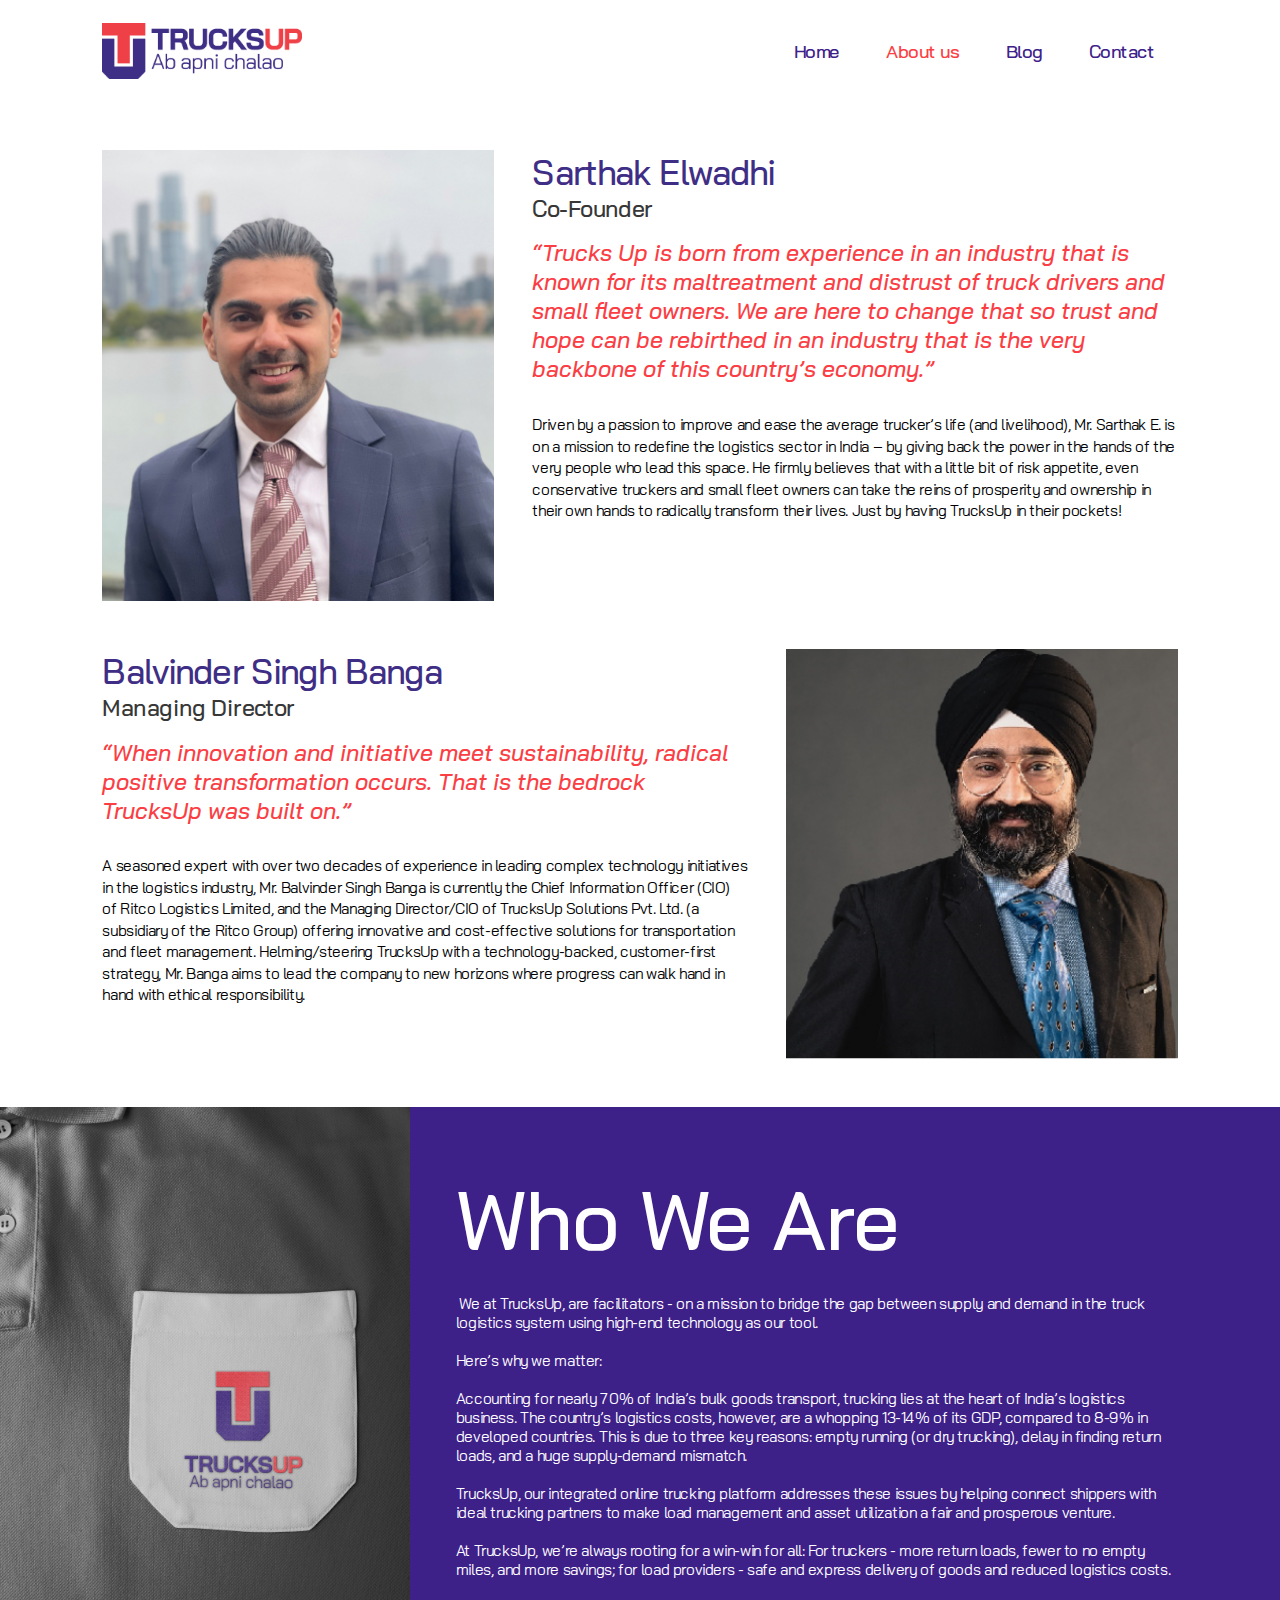
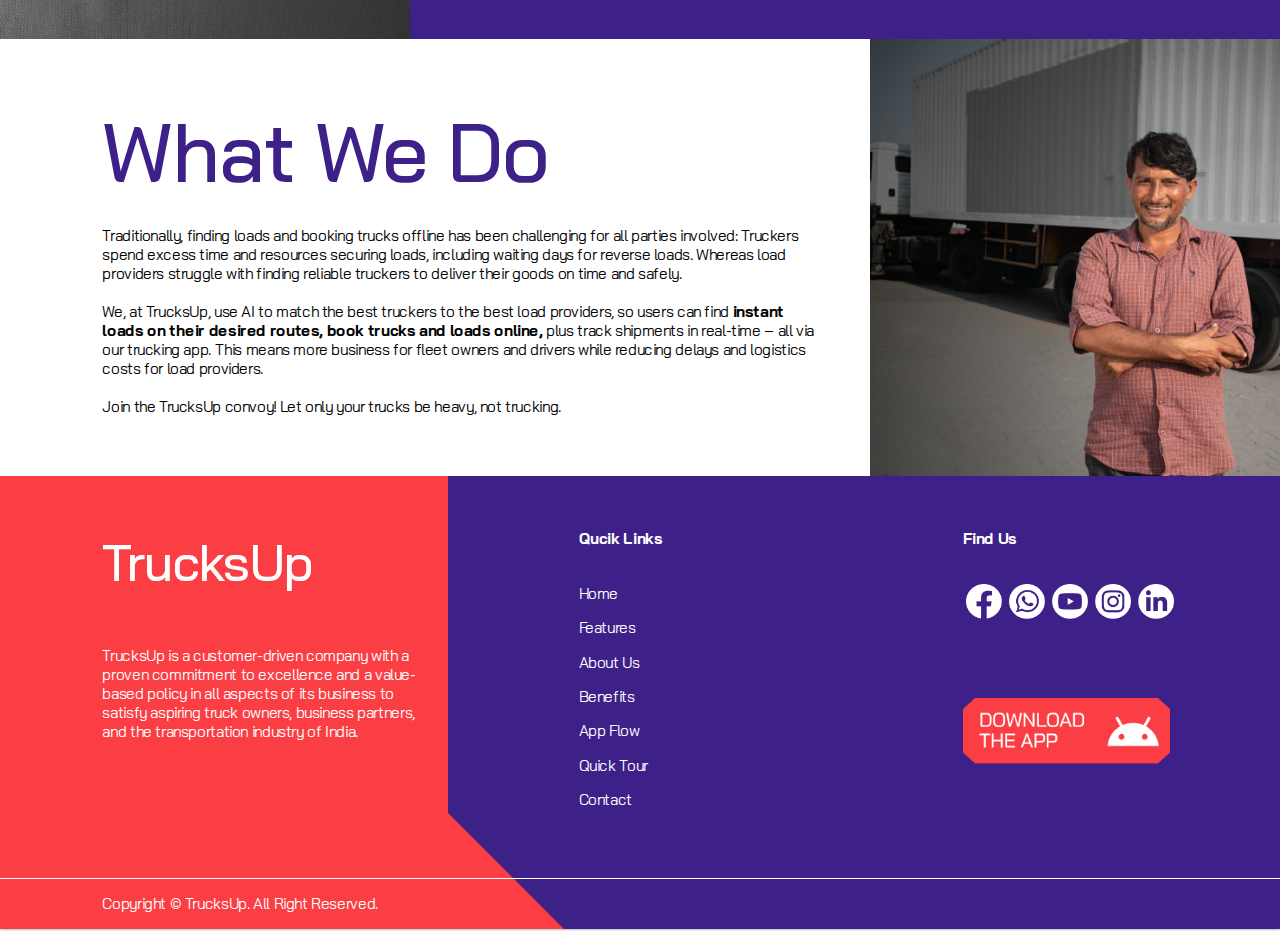
==== about.html @ 09d6ae2f "Add files via upload" ====
<!DOCTYPE html>
<html>
<head>
	<meta charset="utf-8">
	<meta http-equiv="X-UA-Compatible" content="IE=edge">
	<meta name="viewport" content="width=device-width, initial-scale=1">
	<title>TruckUP</title>
	<link rel="preconnect" href="https://fonts.googleapis.com">
	<link rel="preconnect" href="https://fonts.gstatic.com" crossorigin>
	<link href="https://fonts.googleapis.com/css2?family=Bai+Jamjuree:wght@400;500;600;700&display=swap" rel="stylesheet">
	<link rel="stylesheet" href="css/style.css">
</head>
<body>
<header class="header-fixed">
	<div class="container">
		<div class="header-row flex alignCenter spaceBetween">
			<div class="logowrapper">
				<a class="logo"><img src="images/logo.png" alt="TruckUP logo"></a>
			</div>
			<div class="navigationwrapper">
				<ul>
					<li><a href="#">Home</a></li>
					<li class="active"><a href="#">About us</a></li>
					<li><a href="#">Blog</a></li>
					<li><a href="#">Contact</a></li>
				</ul>
			</div>
		</div>
	</div>
</header>

<!-- Start Team Member -->
	<div class="teammembersec">
		<div class="container">
			<!-- Sarthak Elwadhi -->
			<div class="flex teamboxes">
				<div class="col-4">
					<div class="teamimage">
						<img src="images/sarthak-elwadhi.jpg" alt="Sarthak Elwadhi">
					</div>
				</div>
				<div class="col-6">
					<div class="teamContent">
						<h4>Sarthak Elwadhi</h4>
						<h6>Co-Founder</h6>
						<h5>“Trucks Up is born from experience in an industry that is known for its maltreatment and distrust of truck drivers and small fleet owners. We are here to change that so trust and hope can be rebirthed in an industry that is the very backbone of this country’s economy.”</h5>
						<p>Driven by a passion to improve and ease the average trucker’s life (and livelihood), Mr. Sarthak E. is on a mission to redefine the logistics sector in India – by giving back the power in the hands of the very people who lead this space. He firmly believes that with a little bit of risk appetite, even conservative truckers and small fleet owners can take the reins of prosperity and ownership in their own hands to radically transform their lives. Just by having TrucksUp in their pockets!</p>
					</div>
				</div>
			</div>
			<!-- Balvinder Singh Banga -->
			<div class="flex teamboxes">
				<div class="col-4">
					<div class="teamimage">
						<img src="images/Balvinder-singh.jpg" alt="Balvinder Singh Banga">
					</div>
				</div>
				<div class="col-6">
					<div class="teamContent">
						<h4>Balvinder Singh Banga</h4>
						<h6>Managing Director</h6>
						<h5>“When innovation and initiative meet sustainability, radical positive transformation occurs. That is the bedrock TrucksUp was built on.”</h5>
						<p>A seasoned expert with over two decades of experience in leading complex technology initiatives in the logistics industry, Mr. Balvinder Singh Banga is currently the Chief Information Officer (CIO) of Ritco Logistics Limited, and the Managing Director/CIO of TrucksUp Solutions Pvt. Ltd. (a subsidiary of the Ritco Group) offering innovative and cost-effective solutions for transportation and fleet management. Helming/steering TrucksUp with a technology-backed, customer-first strategy, Mr. Banga aims to lead the company to new horizons where progress can walk hand in hand with ethical responsibility.</p>
					</div>
				</div>
			</div>
		</div>
	</div>
<!-- End Team Member -->


<!-- Start Who We Are -->
	<div class="whowearesec primaryBG poR pd60">
		<div class="container">
			<div class="flex">
				<div class="col-3"></div>
				<div class="col-7">					
					<div class="whoweareContent">
						<h2 class="whiteText mb30">Who We Are</h2>
						<p class="whiteText"> We at TrucksUp, are facilitators - on a mission to bridge the gap between supply and demand in the truck logistics system using high-end technology as our tool. <br><br>
						Here’s why we matter: <br><br>
						Accounting for nearly 70% of India’s bulk goods transport, trucking lies at the heart of India’s logistics business. The country’s logistics costs, however, are a whopping 13-14% of its GDP, compared to 8-9% in developed countries. This is due to three key reasons: empty running (or dry trucking), delay in finding return loads, and a huge supply-demand mismatch. <br><br>
						TrucksUp, our integrated online trucking platform addresses these issues by helping connect shippers with ideal trucking partners to make load management and asset utilization a fair and prosperous venture. <br><br>
						At TrucksUp, we’re always rooting for a win-win for all: For truckers - more return loads, fewer to no empty miles, and more savings; for load providers - safe and express delivery of goods and reduced logistics costs.</p>
					</div>
				</div>
			</div>
		</div>
		<div class="bgcolthird bgProperty" style="background-image: url(images/whoerare.jpg);"></div>
	</div>
<!-- End Who We Are -->

<!-- Start What We Do -->
	<div class="whatwedosec poR pd60">
		<div class="container">
			<div class="flex">
				<div class="col-7">					
					<div class="whatwedoContent">
						<h2 class="secondaryColor mb30">What We Do</h2>
						<p>Traditionally, finding loads and booking trucks offline has been challenging for all parties involved: Truckers spend excess time and resources securing loads, including waiting days for reverse loads. Whereas load providers struggle with finding reliable truckers to deliver their goods on time and safely. <br><br>
						We, at TrucksUp, use AI to match the best truckers to the best load providers, so users can find <strong>instant loads on their desired routes, book trucks and loads online, </strong>plus track shipments in real-time – all via our trucking app. This means more business for fleet owners and drivers while reducing delays and logistics costs for load providers.  <br><br>
						Join the TrucksUp convoy! Let only your trucks be heavy, not trucking. </p>
					</div>
				</div>
				<div class="col-3"></div>
			</div>
		</div>
		<div class="bgcolthird bgProperty" style="background-image: url(images/whatwedo.jpg);"></div>
	</div>
<!-- End What We Do -->


<!-- Start Footer -->
<footer class="sitefooter">
	<div class="container">
		<div class="footerrow">
			<div class="flex">
				<div class="col-3">
					<div class="footercontent">
						<h3 class="mgB52 whiteText">TrucksUp</h3>
						<p class="whiteText">TrucksUp is a customer-driven company with a proven commitment to excellence and a value-based policy in all aspects of its business to satisfy aspiring truck owners, business partners, and the transportation industry of India.</p>
					</div>
				</div>
				<div class="col-5">
					<div class="footerlink">
						<h4>Qucik Links</h4>
						<ul>
							<li><a href="">Home</a></li>
							<li><a href="">Features</a></li>
							<li><a href="">About Us</a></li>
							<li><a href="">Benefits</a></li>
							<li><a href="">App Flow</a></li>
							<li><a href="">Quick Tour</a></li>
							<li><a href="">Contact</a></li>
						</ul>
					</div>
				</div>
				<div class="col-2">
					<h4>Find Us</h4>
					<div class="socialmedia">
						<ul>
							<li><a href=""><img src="images/facebook.png"></a></li>
							<li><a href=""><img src="images/whatsaap.png"></a></li>
							<li><a href=""><img src="images/youtube.png"></a></li>
							<li><a href=""><img src="images/instagram.png"></a></li>
							<li><a href=""><img src="images/linkedin.png"></a></li>
						</ul>

						<img src="images/appbuttonorange.png" alt="app andriod">
					</div>
				</div>
			</div>
		</div>
	</div>
	<div class="footershape">
		<img src="images/footer-shape.svg" alt="shape">
	</div>
	<div class="copyright">
		<div class="container">
			<p class="whiteText">Copyright © TrucksUp. All Right Reserved.</p>
		</div>
	</div>
</footer>
<!-- End Footer -->

<script src="https://ajax.googleapis.com/ajax/libs/jquery/2.1.1/jquery.min.js"></script>
<script type="text/javascript">
	let container = document.querySelector(".container-fluid");
let maskContainer = document.querySelector(".mask-container");
let maskImageContainer = document.querySelector(".mask-image-container");

let border = document.querySelector(".border");
let circle = document.querySelector(".circle");

circle.style.draggable = true;

circle.ondrag = function(event){
    maskContainer.style.width = event.pageX + "px";
    border.style.left = event.pageX + "px";
    circle.style.left = event.pageX + "px";
}

circle.ondragend = function(event){
    maskContainer.style.width = event.pageX + "px";
    border.style.left = event.pageX + "px";
    circle.style.left = event.pageX + "px";
}

</script>

</body>

</html>
---- css/style.css ----
* {
    margin: 0;
    padding: 0;
    border: 0;
    outline: 0
}

*,:after,:before {
    -webkit-box-sizing: border-box;
    -moz-box-sizing: border-box;
    box-sizing: border-box
}

html {
    font-size: 10px;
}
body {
    background-color: #fff;
    color: #747474;
    font-family: 'Bai Jamjuree', sans-serif;
    margin: 0 auto !important;
    box-shadow: 0px 0px 3px 0px rgba(0,0,0,0.5);
    max-width: 170rem;
}
a, a img, img {
    transition: all .2s linear;
    -moz-transition: all .2s linear;
    -webkit-transition: all .2s linear;
}
abbr, address, article, aside, audio, b, blockquote, body, canvas, caption, cite, code, dd, del, details, dfn, div, dl, dt, em, fieldset, figcaption, figure, footer, form, h1, h2, h3, h4, h5, h6, header, hgroup, html, i, iframe, img, ins, kbd, label, legend, li, mark, menu, nav, object, ol, p, pre, q, samp, section, small, span, strong, sub, summary, sup, table, tbody, td, tfoot, th, thead, time, tr, ul, var, video {
    margin: 0;
    padding: 0;
    border: 0;
    outline: 0;
    font-size: 100%;
    vertical-align: baseline;
    background: 0 0;
}
ul  {
    list-style: none;
    padding-left: 0
}
.container {
    max-width: 144rem;
    margin: 0 auto;
    padding: 0 2rem;
}
.flex {
    display: flex;
    flex-wrap: wrap;
}
.alignCenter {
    align-items: center;
}
.spaceBetween {
    justify-content: space-between;
}
.header-fixed {
    padding: 3rem 0;
}
.logowrapper .logo img {
    width: 26rem;
}
.navigationwrapper ul li {
    padding:0 3rem;
}
.navigationwrapper ul{
    display: inline-flex;
    list-style: none;
}
.navigationwrapper ul li a {
    color: #3E2089;
    font-family: Bai Jamjuree;
    font-size: 2.4rem;
    font-style: normal;
    font-weight: 500;
    line-height: 1.4;
    letter-spacing: -0.456px;
    text-decoration: none;
}
.navigationwrapper ul li a:hover , .navigationwrapper ul li.active a, .primaryColor {
    color: #FB3E44;
}
.secondaryColor {
  color: #3E2089;  
}
.primaryBG {
    background: #3E2089;
}
.mainbanner .videowrapper {
    height: 78rem;
}
.mainbanner .videowrapper video {
    object-fit: cover;
}
.pdequalsec {
    padding:10rem 0;
}
.mgB52 {
    margin-bottom: 52px;
}
h2 {
    font-size: 10.8rem;
    color: #000;
    font-weight: 500;
    line-height: normal;
    letter-spacing: -1.273px;  
}
h3 {
    color: #000;
    font-size: 6.7rem;
    font-weight: 500;
    line-height: normal;
    letter-spacing: -1.273px;
}
.col-2 {
    width: 20%;
}
.col-3 {
    width: 30%;
}
.col-4 {
    width: 40%;
}
.col-5 {
    width: 50%;
}
.col-6 {
    width: 60%;
}
.col-7 {
    width: 70%;
}
.appbutton img { width: 26rem; margin-top: 14rem;}
.mobilemoney .note {
    padding-top: 10rem;
    padding-left: 4rem;
}
.mobilemoney .note img{
    width: 100%;
}
.mobilemoney .pocketapp img.pocket {
    position: absolute;
    bottom: 0;
    right: 0;
    left: 0;
    margin: 0 auto;
    max-width: 33rem;
}
.mb30 {margin-bottom: 3rem;}
.mobilemoney .pocketapp {
    position: relative;
    text-align: center;
}
.mobilemoney .pocketapp img.phoneapp {
    max-width: 290px;
    position: relative;
    right: 4rem;
    top: 26px;
}
.whiteText {
    color: #fff;
}
.bgProperty {
    background-size: cover;
    background-repeat: no-repeat;
    background-position: center;
}
.multiplefeaturesec {
    position: relative;
    z-index: 1;
}
.multiplefeaturesec:before {
    content: "";
    z-index: -1;
    position: absolute;
    top: 0;
    left: 0;
    background: rgba(0,0,0,0.6);
    height: 100%;
    width: 100%;
}
.flow-content h2 {
    margin-bottom: 7rem;
}
p {
    color: #000;
    font-size: 2rem;
    font-weight: 400;
    line-height: normal;
    letter-spacing: -0.38px;
}
.flow-truckapp img {
    width: 100%;
}
.flow-truckapp .truckflow {
    position: relative;
}
.flow-truckapp .truckflow:before {
    content: "";
    position: absolute;
    left: 7px;
    top: 3px;
    width: 1px;
    height: 60px;
    background: #717171;
}
.flow-truckapp .truckflow li{
    color: #4920AF;
    font-size: 2.4rem;
    font-weight: 700;
    line-height: 1.2; 
    padding-left: 4rem;
    letter-spacing: -0.456px;
    margin-bottom: 3rem;
    position: relative;
}
.flow-truckapp .truckflow li:before {
    content: "";
    position: absolute;
    left: 0;
    top: 5px;
    width: 14px;
    height: 14px;
    background: #717171;
    border-radius: 20px;
}
.flow-truckapp .truckflow li.active:before {
    width: 24px;
    height: 24px;
    background: #FB3E44;
    left: -4px;
    top: 0;
    box-shadow: 0px 4px 4px rgba(0, 0, 0, 0.25);
}
.footerbelow {
    margin-bottom: -2px;
}
.keyfeaturesec .keyfeaturecntnt ul {
    display: flex;
    flex-wrap: wrap;
}
.keyfeaturesec .keyfeaturecntnt ul li {
    width: calc(100% / 4);
}
.keyfeaturesec .keyfeaturecntnt ul li .linnr {
    text-align: center;
    margin: 5rem 0;
}
.keyfeaturesec .keyfeaturecntnt ul li .linnr .iconBox .icon {
    width: 13rem;
    margin: 0 auto;
    height: 13rem;
}
.keyfeaturesec .keyfeaturecntnt ul li .linnr .iconBox .icon img {
    width: 100%;
    height: 100%;
    object-fit: contain;
}
.keyfeaturesec .keyfeaturecntnt ul li .linnr .iconContent h4 {
    color: #FFF;
    font-size: 3rem;
    font-weight: 500;
    line-height: 1.2; /* 246.667% */
    letter-spacing: -0.57px;
    margin: 2rem 0;
}
.keyfeaturesec .keyfeaturecntnt ul li:nth-child(9) h4,
.keyfeaturesec .keyfeaturecntnt ul li:nth-child(10) h4,
.keyfeaturesec .keyfeaturecntnt ul li:nth-child(11) h4,
.keyfeaturesec .keyfeaturecntnt ul li:nth-child(12) h4 {
    color: #989898 !important;
}
.keyfeaturesec .keyfeaturecntnt ul li .linnr .iconBox {
    position: relative;
    transition: 0.5s;
}
.keyfeaturesec .keyfeaturecntnt ul li .linnr .iconBox:hover .hoverContent {
    opacity: 1;
    visibility: visible;
}
.hoverContent {
    position: absolute;
    top: 0;
    opacity: 0;
    visibility: hidden;
    transition: 0.5s;
    background: #3e2089;
}
.hoverContent img {
    width: 100%;
    top: 0;
    position: absolute;
    left: 0;
    height: 100%;
    object-fit: cover;
    object-position: bottom;
}
.hoverContent  h4 {
    background: #fb3e44;
    color: #fff;
    font-size: 2.8rem;
    font-weight: 500;
    padding: 1rem;
}
.hoverContent p {
    color: #fff;
    padding: 2.6rem 2rem;
    font-size: 1.7rem;
}
.truckownersec .container-fluid {
    position: relative;
    width: 100%;
    height: 100vh;
    background-image: url(../images/happy-indian.jpg);
    background-position: center center;
    background-size: cover;
    overflow: hidden;
    z-index: 1;
}
.truckownercntnt {
    position: relative;
    height: 100%;
    z-index: 0;
}
.truckownercntnt:before {
    content: "";
    z-index: -1;
    position: absolute;
    top: 0;
    left: 0;
    width: 100%;
    height: 100%;
    background: rgba(0,0,0,0.5);
}
.truckownerpara {
    position: absolute;
    bottom: 0;
    left: 0;
    width: 100%;
    background: rgba(0,0,0,0.4);
    padding: 8.4rem;
}
.truckownerpara p {
    line-height: 1.4;
}
.truckownercntnt h2 {
    padding: 30px 30px;
    font-weight: 500;
}
.mask-container {
    position: absolute;
    top: 0;
    left: 0;
    height: 100%;
    width: 80%;
    overflow: hidden;
}

.mask-image-container {
    position: absolute;
    top: 0;
    left: 0;
    height: 100vh;
    width: 100vw;
    background-image: url(../images/trackowner.jpg);
    background-position: center center;
    background-size: cover;
}
.border {
    position: absolute;
    width: 4px;
    height: 100vh;
    left: 80%;
    margin-left: -2px;
    background-color: rgba(0,0,0,0.4);
}
.truckownersec .circle {
    position: absolute;
    top: 0;
    left: 80%;
    cursor: ew-resize;
    height: 100%;
    margin-left: -8px;
}
.truckownersec .circle img {
    width: 100%;
    height: 100%;
}
/*Contact Details*/
.Contactbanner .flex {
    height: 52rem;
    align-items: flex-end;
    padding-bottom: 3rem;
}
.Contactbanner .bannercontent h3 {
    line-height: 1.2;
    max-width: 80rem;
}
.pdequalsec 
 .flex {
    padding-top: 6rem;
    padding-bottom: 10rem;
}
.col-third {
    width: calc(100% / 3);
}
.Cdetailswrap {
    text-align: center;
}
.Cdetailswrap .CdIcon {
    margin-bottom: 7rem;
}
.btn {background: #3E2089;color: #fff;text-align: center;font-size: 2.4rem;font-weight: 400;padding: 1.4rem 2.5rem;display: inline-block;text-decoration: none;}
.btn:hover {
    background: #fb3e44;
}
.Cddetail p.address {
    color: #3E2089;
    text-align: left;
    font-size: 4.2rem;
    font-weight: 500;
    line-height: 1.2; 
    letter-spacing: -0.798px;
    text-decoration-line: underline;
    padding: 5rem 0;
}
.teamContent h4 {
    color: #3F2E85;
    font-size: 4.5rem;
    font-weight: 500;
    letter-spacing: -0.855px;
}

.teamContent h6 {
    color: #373737;
    font-size: 3rem;
    font-weight: 500;
    letter-spacing: -0.57px;
}
.teamContent h5 {
    color: #FB3E44;
    font-size: 3rem;
    font-style: italic;
    font-weight: 500;
    letter-spacing: normal;
    padding: 2rem 0 4rem;
}
.teamContent p {
    line-height: 1.4;
}
.teammembersec .teamboxes:nth-child(odd) .teamimage {
    padding-right: 5rem;
}
.teammembersec .teamboxes .teamimage img {
    width: 100%;
}
.teammembersec .teamboxes:nth-child(even) .teamimage {
    padding-left: 5rem;
}
.teammembersec .teamboxes:nth-child(even) {
    flex-direction: row-reverse;
}
.teammembersec .teamboxes:not(:last-child) {
    padding-bottom: 6rem;
}
.teammembersec {
    padding: 6rem 0;
}
.bgcolthird {
    position: absolute;
    top: 0;
    z-index: 1;
    width: 32%;
    height: 100%;
}
.whowearesec .bgcolthird {
    left: 0;
}
.whatwedosec .bgcolthird {
    right: 0;
}
.poR {
    position: relative;
}
.pd60 {
    padding: 60px 0;
}
.whowearesec .whoweareContent {
    padding-left: 4rem;
}
.whatwedosec .whatwedoContent {
    padding-right: 4rem;
}
footer {
    background: #FB3E44;
    position: relative;
    z-index: 1;
}
.footershape {
    width: 65%;
    position: absolute;
    top: 0;
    height: 100%;
    z-index: -1;
    right: 0;
}
.footershape img{
    width: 100%;
    height: 100%;
    object-fit: cover;
}
footer .footerrow {
    padding: 7rem 0;
}
.footerlink {
    padding-left: 20rem;
}
footer h4 {
    color: #FFF;
    font-size: 2rem;
    font-weight: 700;
    line-height: 1.2;
    letter-spacing: -0.38px;
    margin-bottom: 4.6rem;
}
.footerlink ul li a {
    text-decoration: none;
    color: #fff;
    font-size: 2rem;
    letter-spacing: -0.38px;
    margin-bottom: 2rem;
    display: inline-block;
}
footer .socialmedia ul {
    display: flex;
}
footer .socialmedia ul li {
    width: 6rem;
    padding: 0 0.5rem;
}
footer .socialmedia ul li img {
    width: 100%;
}
footer .socialmedia ul ~ img {
    width: 27rem;
    margin-top: 10rem;
}
.copyright {
    padding: 2rem 0;
    border-top: 1px solid #fff;
}
@media(max-width: 2560px) {
    html {
        font-size: 70%;
    }
    .mobilemoney .pocketapp img.phoneapp {
        max-width: 220px;
    }
}
@media(max-width: 1600px) {
    html {
        font-size: 60%;
    }
}
@media(max-width: 1440px) {
    html {
        font-size: 54%;
    }
}
@media(max-width: 1360px) {
    html {
        font-size: 48%;
    }
}
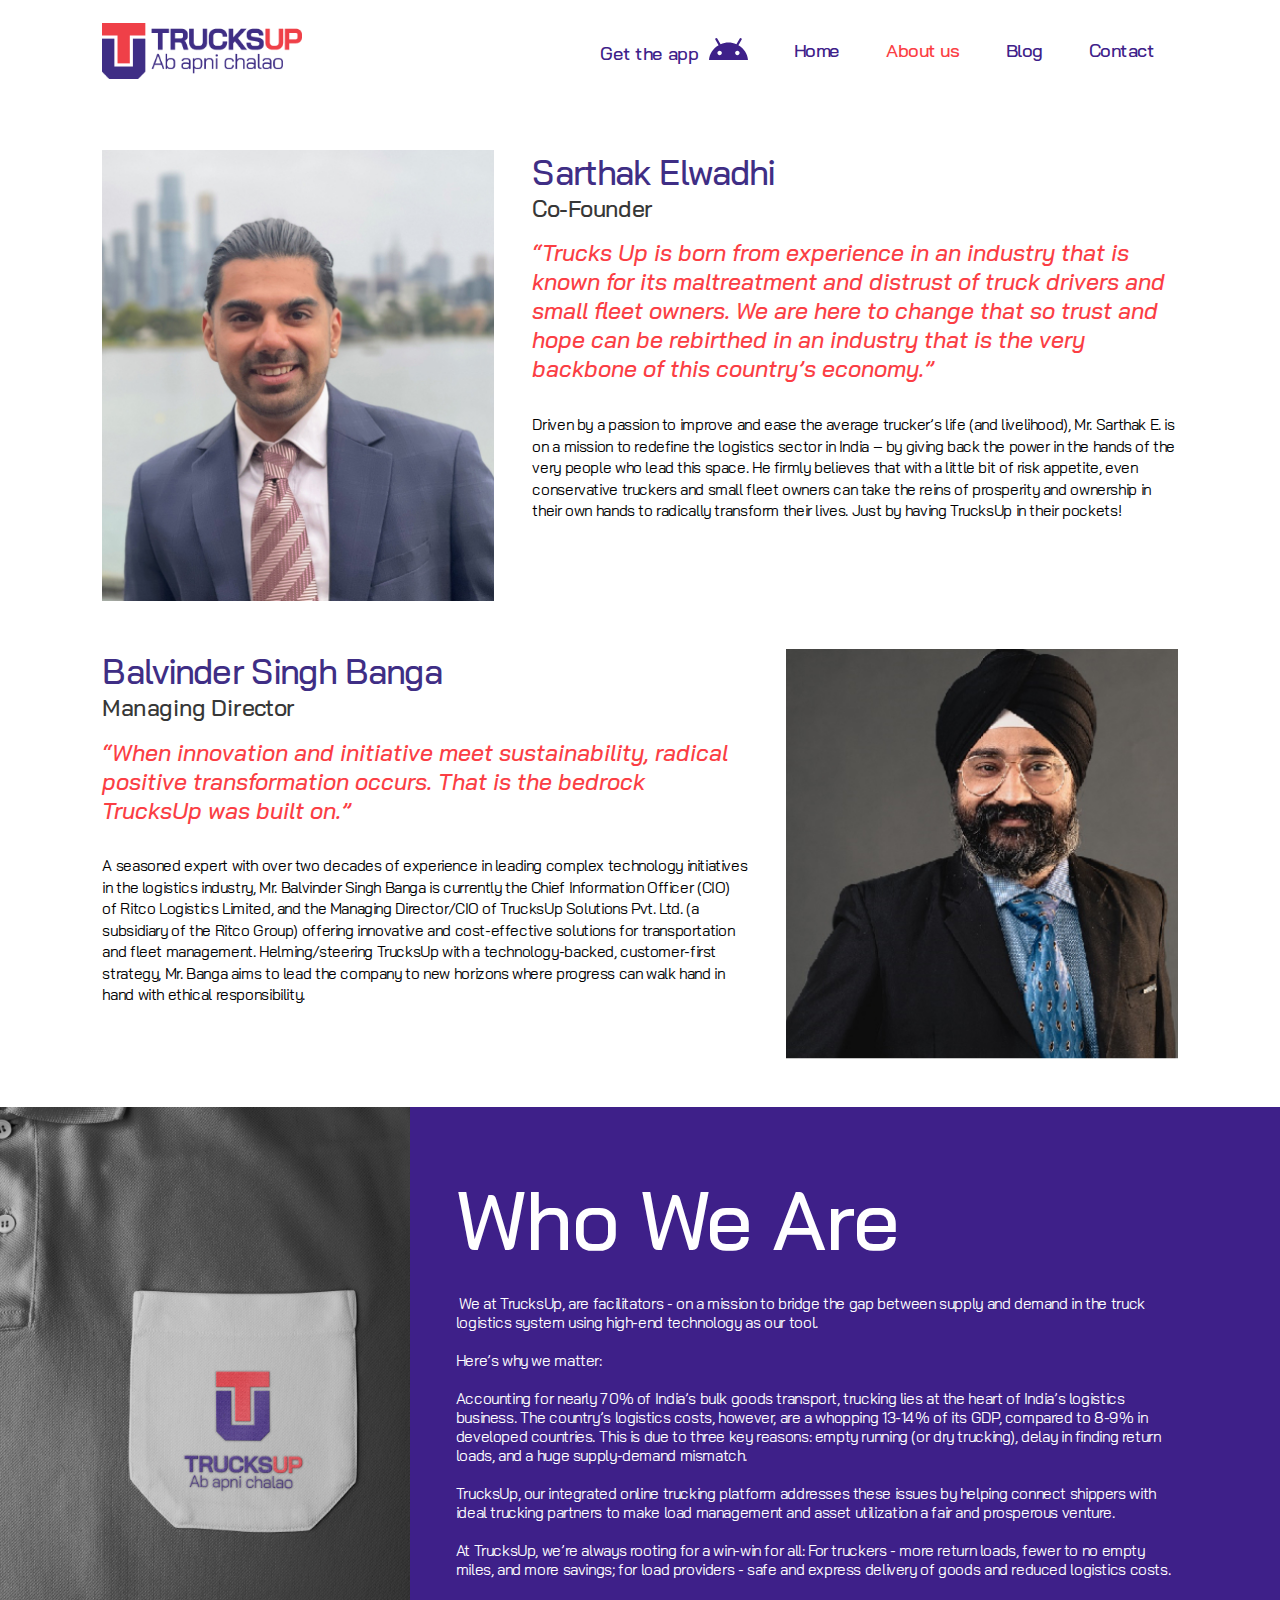
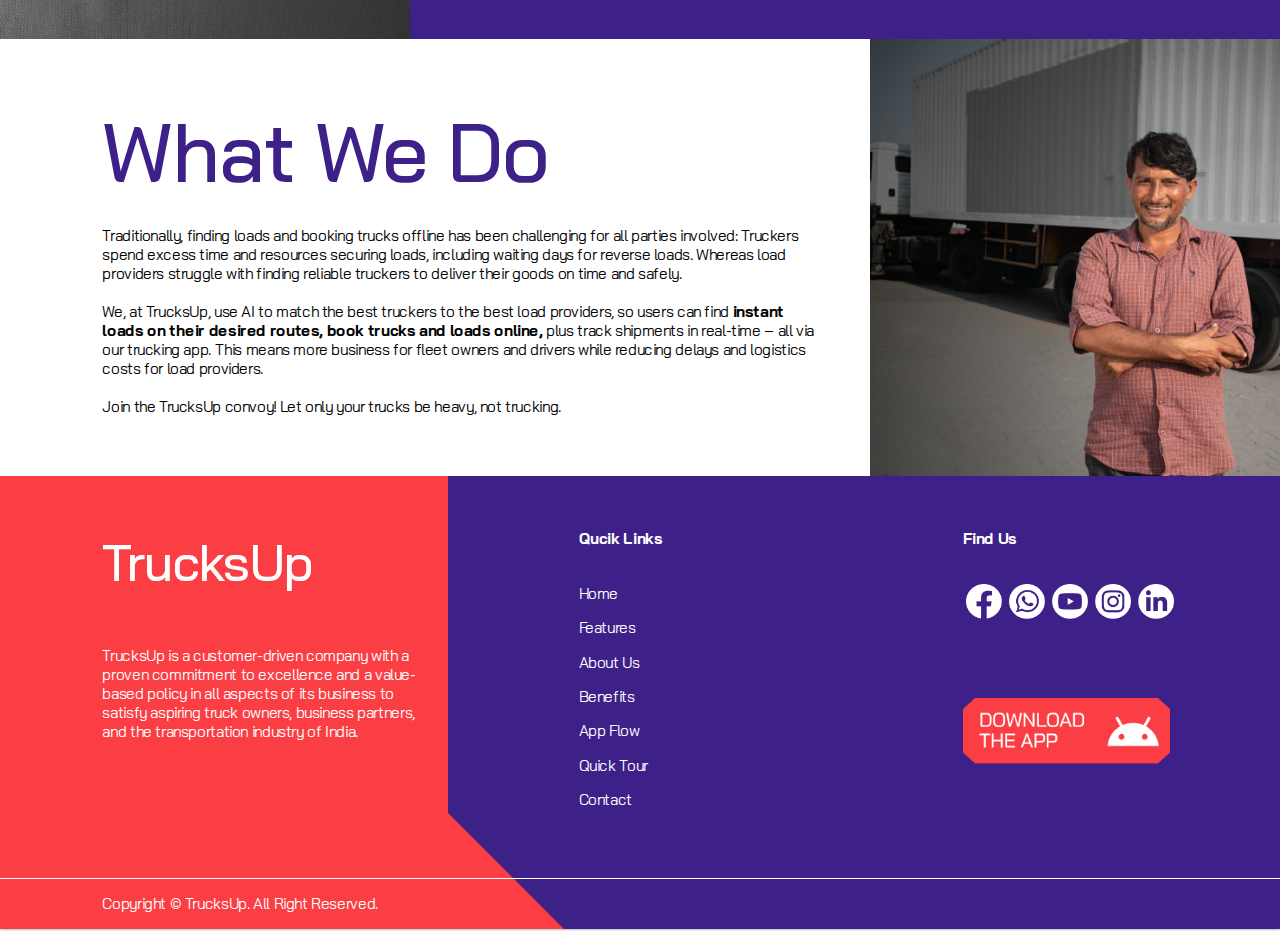
==== commit a42a7121: "Add files via upload" ====
--- a/about.html
+++ b/about.html
@@ -18,12 +18,34 @@
 				<a class="logo"><img src="images/logo.png" alt="TruckUP logo"></a>
 			</div>
 			<div class="navigationwrapper">
-				<ul>
-					<li><a href="#">Home</a></li>
-					<li class="active"><a href="#">About us</a></li>
-					<li><a href="#">Blog</a></li>
-					<li><a href="#">Contact</a></li>
-				</ul>
+				<div class="humbugur-menu" style="display: none;">
+					<svg xmlns="http://www.w3.org/2000/svg" width="33" height="22" viewBox="0 0 33 22" fill="none">
+						<rect x="0.0810547" y="0.181763" width="32" height="5.81818" fill="#3F2E85"/>
+						<rect x="0.0810547" y="8.90906" width="32" height="4.36364" fill="#3F2E85"/>
+						<rect x="0.0810547" y="16.1818" width="32" height="5.81818" fill="#3F2E85"/>
+					</svg>
+				</div>
+				<div class="nav">
+					<div class="close" style="display: none;">
+						<svg viewBox="0 0 24 24" fill="none" width="30" height="30" xmlns="http://www.w3.org/2000/svg"><g id="SVGRepo_bgCarrier" stroke-width="0"></g><g id="SVGRepo_tracerCarrier" stroke-linecap="round" stroke-linejoin="round"></g><g id="SVGRepo_iconCarrier"> <path d="M14.5 9.50002L9.5 14.5M9.49998 9.5L14.5 14.5" stroke="#ffffff" stroke-width="1.5" stroke-linecap="round"></path> <path d="M7 3.33782C8.47087 2.48697 10.1786 2 12 2C17.5228 2 22 6.47715 22 12C22 17.5228 17.5228 22 12 22C6.47715 22 2 17.5228 2 12C2 10.1786 2.48697 8.47087 3.33782 7" stroke="#ffffff" stroke-width="1.5" stroke-linecap="round"></path> </g></svg>
+					</div>
+					<div class="navinnr">
+						<ul>
+							<li>
+								<a href="">
+									Get the app 
+									<svg xmlns="http://www.w3.org/2000/svg" width="39" height="22" viewBox="0 0 39 22" fill="none" style="margin-left: 6px;">
+										<path d="M29.4273 7.15065L32.6891 1.60829C32.9727 1.068 32.76 0.405702 32.2282 0.126841C31.7141 -0.134591 31.0759 0.0222688 30.7568 0.510276L27.4241 6.15721C22.3541 4.04832 16.6459 4.04832 11.5759 6.15721L8.24318 0.510276C7.90636 0.00484 7.215 -0.15202 6.70091 0.161699C6.20455 0.475417 6.045 1.10286 6.31091 1.60829L9.57273 7.15065C4.07727 10.2356 0.496364 15.7953 0 22H39C38.5036 15.7953 34.9227 10.2356 29.4273 7.15065ZM10.6364 17.2071C9.41318 17.2071 8.42045 16.2311 8.42045 15.0285C8.42045 13.8259 9.41318 12.8499 10.6364 12.8499C11.8595 12.8499 12.8523 13.8259 12.8523 15.0285C12.8523 16.2311 11.8595 17.2071 10.6364 17.2071ZM28.3636 17.2071C27.1405 17.2071 26.1477 16.2311 26.1477 15.0285C26.1477 13.8259 27.1405 12.8499 28.3636 12.8499C29.5868 12.8499 30.5795 13.8259 30.5795 15.0285C30.5795 16.2311 29.5868 17.2071 28.3636 17.2071Z" fill="#3E2089"/>
+									</svg>
+								</a>
+							</li>
+							<li><a href="index.html">Home</a></li>
+							<li class="active"><a href="About.html">About us</a></li>
+							<li><a href="#">Blog</a></li>
+							<li><a href="contact.html">Contact</a></li>
+						</ul>
+					</div>
+				</div>
 			</div>
 		</div>
 	</div>
@@ -188,6 +210,16 @@
 }
 
 </script>
+<script>
+$(document).ready(function(){
+  $(".humbugur-menu").click(function(){
+    $(".navigationwrapper .nav").show();
+  });
+  $(".navigationwrapper .nav .close").click(function(){
+    $(".navigationwrapper .nav").hide();
+  });
+});
+</script>
 
 </body>
 
--- a/css/style.css
+++ b/css/style.css
@@ -550,6 +550,154 @@
     padding: 2rem 0;
     border-top: 1px solid #fff;
 }
+.featuredboxsec .flex {
+    margin: 0 -40px;
+}
+.col-67 {
+    width: 65%;
+}
+.col-33 {
+    width: 35%;
+}
+.featuredboxsec .col-67, .featuredboxsec .col-33  {
+    padding: 0 4rem;
+}
+/*blog css*/
+.featuredbox .featuredboxinnr .featuredimage img {
+    width: 100%;
+    height: 100%;
+}
+.bloglistgrp .image img {
+    width: 100%;
+    height: 100%;
+    object-fit: cover;
+}
+.featuredbox .featuredboxinnr .featuredContent h6.date {
+    color: #FB3E44;
+    font-size: 4rem;
+    text-align: right;
+    font-weight: 500;
+    line-height: normal;
+    padding: 2rem 0;
+    position: relative;
+}
+.featuredbox .featuredboxinnr .featuredimage {
+    height: 59rem;
+}
+.bloglistgrp .image {
+    height: 27rem;
+}
+.bloglistgrp {
+    margin-bottom: 6rem;
+}
+.featuredbox .featuredboxinnr .featuredContent h6.date:before, .bloglistgrp .content h6.date:before {
+    content: "";
+    position: absolute;
+    top: 36px;
+    left: 0;
+    background: #FB3E44;
+    width: 65%;
+    height: 1.5px;
+}
+.featuredbox .featuredboxinnr .featuredContent h4 {
+    font-size: 6rem;
+    color: #3E2089;
+    font-weight: 700;
+    line-height: normal;
+    margin-bottom: 2rem;
+}
+p.tag span, .bloglistgrp .content p.tag span {
+    color: #FB3E44;
+    margin-right: 12px;
+}
+.text-right {
+    text-align: right;
+}
+.featuredbox .featuredboxinnr .featuredContent {
+    margin-bottom: 6rem;
+}
+.bloglistgrp .content h6.date {
+    color: #FB3E44;
+    text-align: right;
+    font-size: 2rem;
+    font-weight: 500;
+    padding: 2rem 0;
+    position: relative;
+}
+.bloglistgrp .content h6.date:before {
+    top: 24px;
+}
+.bloglistgrp .content h4 {
+    color: #3F2E85;
+    font-size: 3rem;
+    font-weight: 700;
+    line-height: normal;
+    letter-spacing: -0.57px;
+    margin-bottom: 2rem;
+}
+.bloglistingsec .col-third {
+    padding: 0 3rem;
+}
+.bloglistingsec .flex {
+    margin: 0 -3rem;
+}
+/*blog Details*/
+.blogsingle {
+    padding: 20px 0;
+}
+.blogsingle .postheader h3 {
+    color: #3E2089;
+    font-size: 6rem;
+    font-weight: 700;
+    margin-bottom: 3rem;
+    line-height: normal;
+}
+.blogsingle .postheader h4.date {
+    color: #FB3E44;
+    font-size: 4rem;
+    text-align: left;
+    font-weight: 500;
+    line-height: normal;
+    padding-bottom: 0rem;
+    position: relative;
+}
+.blogsingle .postheader h4.date:before {
+    content: "";
+    position: absolute;
+    top: 19px;
+    right: 0;
+    background: #FB3E44;
+    width: 80%;
+    height: 1.5px;
+}
+.blogsingle .heroimage {
+    padding: 2rem 0 6rem;
+    height: 59rem;
+}
+.blogsingle .heroimage img {
+    width: 100%;
+    height: 100%;
+    object-fit: cover;
+}
+.relatedslide  {
+    padding: 0 2rem;
+}
+.relatedslider button:before {
+    color: #3F2E85;
+    font-size: 7rem;
+}
+.relatedslider button.slick-prev:before {
+    content: "⌜";
+}
+.relatedslider button.slick-prev {
+    transform: rotate(-45deg);
+}
+.relatedslider button.slick-next:before {
+    content: "⌜";
+}
+.relatedslider button.slick-next {
+    transform: rotate(130deg);
+}
 @media(max-width: 2560px) {
     html {
         font-size: 70%;
@@ -572,4 +720,246 @@
     html {
         font-size: 48%;
     }
+}
+@media(max-width: 1200px) {
+    html {
+        font-size: 40%;
+    }
+}
+@media(max-width: 1023px) {
+    .container {
+        padding: 0 20px;
+    }
+    .Contactbanner {
+        background-position: top center !important;
+        background-size: cover !important;
+    }
+}
+@media(max-width: 769px) {
+    h3 {
+        font-size: 5rem;
+    }
+    .Contactbanner .bannercontent h3 {
+        line-height: 1.2;
+        max-width: 350px;
+    }
+    .Cddetail p.address {
+        font-size: 3.8rem;
+    }
+    footer .socialmedia ul ~ img {
+        width: 100%;
+    }
+    .featuredboxsec .col-67, .featuredboxsec .col-33 {
+        padding: 0;
+    }
+    .col-67 , .col-33 {
+        width: 100%;
+    }
+    .featuredboxsec .flex {
+        margin: 0 auto;
+    }
+    .featuredbox .featuredboxinnr .featuredimage {
+        height: 320px;
+        margin: 0 -20px;
+    }
+}
+@media(max-width: 479px) {
+    /*header*/
+    .navigationwrapper .humbugur-menu, .navigationwrapper .nav .close {
+        display: inline-block !important;
+    }
+    .navigationwrapper .nav {
+        display: none;
+    }
+    .navigationwrapper .nav {
+        position: fixed;
+        background: #3E2089;
+        top: 0;
+        z-index: 9;
+        height: 100vh;
+        left: 0;
+        display: none;
+        width: 100%;
+    }
+    .navigationwrapper .nav ul {
+        display: block;
+        text-align: center;
+    }
+    .navigationwrapper .nav .navinnr {
+        display: flex;align-items: center;justify-content: center;height: 100%;
+    }
+    .navigationwrapper .nav ul li a {
+        color: #fff;
+        font-size: 17px;
+    }
+    .navigationwrapper .nav ul li.active a {
+        color: #FB3E44;
+    }
+    .navigationwrapper .nav ul li {
+        padding: 12px 10px;
+    }
+    .navigationwrapper .nav .close {
+        position: absolute;
+        top: 20px;
+        right: 20px;
+    }
+    /*Contact*/
+    .Contactbanner .bannercontent h3 {
+        line-height: 1.2;
+        max-width: 190px;
+    }
+    .pdequalsec .flex {
+        padding-top: 0px;
+        padding-bottom: 40px;
+    }
+    .col-third {
+        width: calc(100% / 1);
+    }
+    .pdequalsec .flex .col-third:not(:last-child) {
+        margin-bottom: 50px;
+    }
+    .Cdetailswrap .CdIcon {
+        width: 42px;
+        margin: 0 auto 15px;
+    }
+    .Cddetail p.address {
+        font-size: 16px;
+    }
+    .Cdetailswrap .CdIcon svg {
+        height: 100%;
+        width: 100%;
+    }
+    .mapdetails iframe {
+        height: 200px;
+    }
+    .mapdetails {
+        margin: 0 -22px;
+    }
+    /*Footer*/
+    .footershape {
+        display: none;
+    }
+    footer {
+        background: #3E2089 !important;
+    }
+    .footerlink {
+        padding-left: 0px;
+    }
+    .col-3, .col-5, .col-2, .col-4, .col-6, .col-7 {
+        width: 100%;
+    }
+    footer .col-5{
+        width: 70%;
+    }
+    footer .col-2{
+        width: 30%;
+    }
+    footer h4 {
+        font-size: 20px;
+        margin-top: 40px;
+        margin-bottom: 10px;
+    }
+    footer .socialmedia ul li {
+        width: 50%;
+        margin: 8px 0;
+    }
+    footer .socialmedia ul {
+        flex-wrap: wrap;
+    }
+    footer .socialmedia ul ~ img {
+        margin-top: 28px;
+    }
+    .footercontent p {
+        font-size: 16px;
+    }
+    .footercontent h3 {
+        font-size: 50px;
+        font-weight: 700;
+        margin-bottom: 20px;
+    }
+    .footerlink ul li a {
+        font-size: 20px;
+    }
+    .copyright {
+        padding: 20px 0;
+    }
+    .copyright p {
+        font-size: 16px;
+    }
+    /*about us*/
+    .teammembersec .teamboxes:nth-child(even) .teamimage {
+        padding-left: 0rem;
+    }
+    .teammembersec .teamboxes:nth-child(odd) .teamimage {
+        padding-right: 0rem;
+    }
+    .teammembersec {
+        padding-top: 20px; 
+    }
+    .teammembersec .teamboxes .teamimage {
+        margin: 0 -20px 20px;
+    }
+    .whowearesec .whoweareContent {
+        padding-left: 0;
+    }
+    .bgcolthird {
+        width: 100%;
+        height: 240px;
+    }
+    .whowearesec, .whatwedosec {
+        padding-top: 280px;
+    }
+    h2 {
+        font-size: 50px;
+    }
+    .featuredbox .featuredboxinnr .featuredContent h6.date {
+        font-size: 20px;
+    }  
+    .featuredbox .featuredboxinnr .featuredContent h6.date:before, .bloglistgrp .content h6.date:before {
+        top: 31px;
+        width: 50%;
+    }
+    .featuredbox .featuredboxinnr .featuredContent h4 {
+        font-size: 30px;
+    }
+    .bloglistgrp .image {
+        height: 120px;
+    }
+    .bloglistingsec  {
+        padding-top: 0px;
+    }
+    .bloglistingsec .col-third {
+        width: 50%;
+        padding: 0 10px;
+    }
+    .bloglistgrp .content h4 {
+        font-size: 15px;
+        margin-bottom: 10px;
+    }
+    .bloglistgrp .content h6.date:before {
+        top: 21px;
+        width: 50%;
+    }
+    p.tag span, .bloglistgrp .content h6.date {
+        font-size: 12px;
+    }
+    .bloglistgrp {
+        margin-bottom: 20px;
+    }
+    .bloglistgrp .content h6.date {
+        font-size: 12px;
+        padding: 10px 0;
+    }
+    .featuredgrp {
+        display: flex;
+        flex-wrap: wrap;
+        margin: 0 -10px;
+    }
+    .featuredgrp  .bloglistgrp {
+        padding: 0 10px;
+        width: 50%;
+    }
+    .bloglistingsec .flex {
+        margin: 0 -10px;
+    }
 }